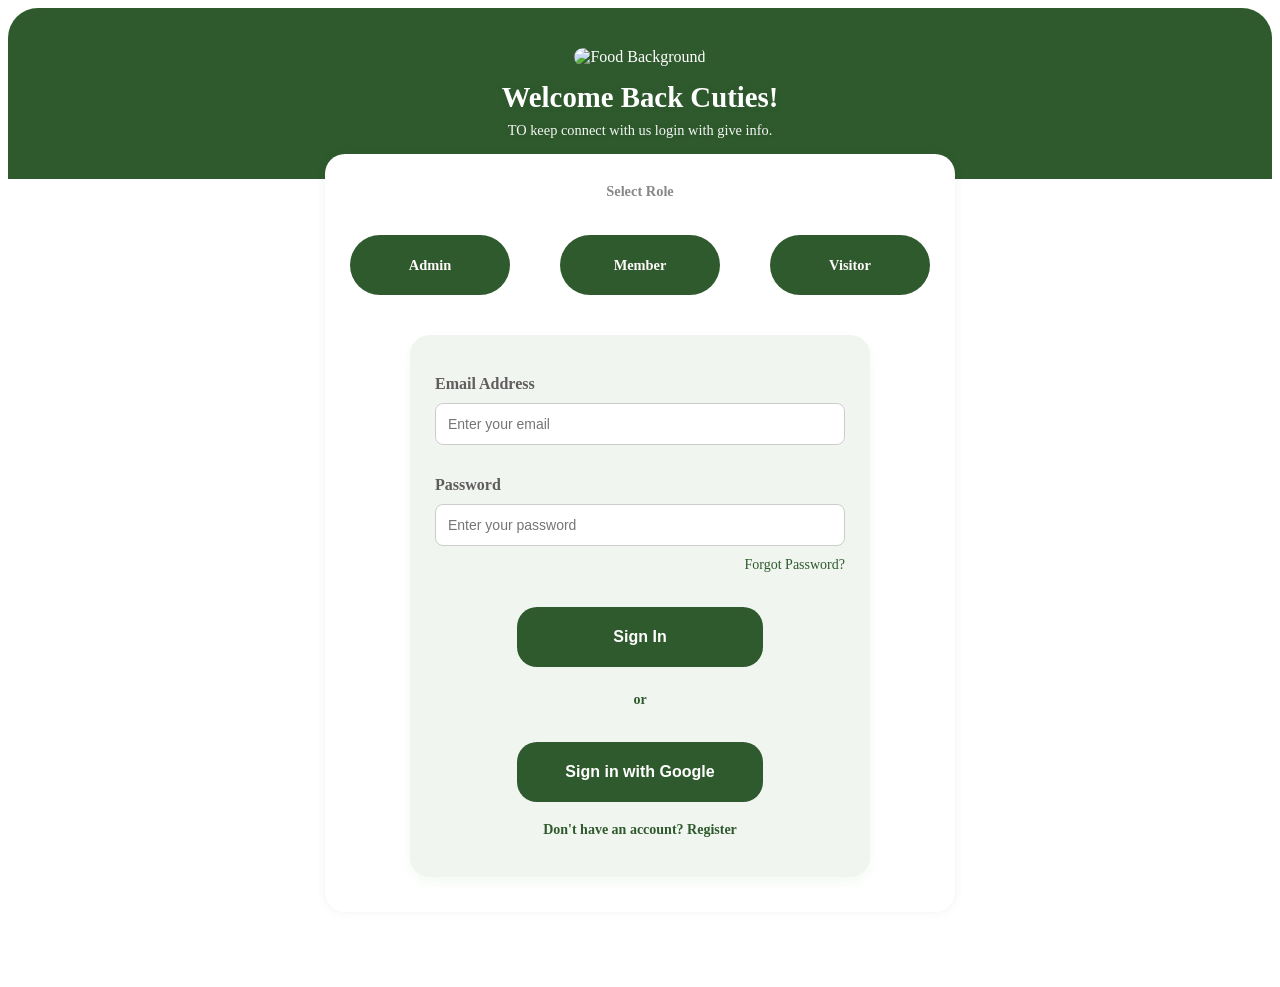
==== food website/login.html @ faecff61 "Added login page" ====
<!DOCTYPE html>
<html lang="en">
<head>
    <meta charset="UTF-8">
    <meta name="viewport" content="width=device-width, initial-scale=1.0">
    <title>Welcome To Darsu food cafe</title>
    <link rel="stylesheet" href="login.css">
</head>
<body>
    <div class=" login">
        <img src="images/WhatsApp Image 2026-06-03 at 18.28.03.jpeg" alt="Food Background" class="login-image">
        <h2>Welcome Back Cuties!</h2> 
        <p>TO keep connect with us login with give info.</p>        
    </div>

<div class="role-section">
    <p class="role-title">Select Role</p>
    
    <div class="role-buttons">
        <button type="button" class="role-btn active">Admin</button>
        <button type="button" class="role-btn">Member</button>
        <button type="button" class="role-btn">Visitor</button>
    </div>
    <form class="login-form">
    <label>Email Address</label>
    <input type="email" placeholder="Enter your email" required>

    <label>Password</label>
    <input type="password" id="password" placeholder="Enter your password" required>

    <p onclick="window.location.href='forgot-password.html'">
    Forgot Password?
</p>
    <button type="Sign In">Sign In</button>
    <h3 class="sanu"> or </h3>
   <button type="button">
    Sign in with Google
</button>
  <h3 class="pukulu" onclick="window.location.href='register.html'">
  Don't have an account? Register
</h3>
</form>
</div>
    
</body>
</html>
---- food website/login.css ----
.login {
  background-color: #2f5a2d; /* Primary green from style.css */
  color: #ffffff;
  text-align: center;
  padding: 40px 20px;
  border-top-left-radius: 30px;
  border-top-right-radius: 30px;
}
.login-image {
  width: 450px;
  height: auto;
  object-fit: cover;
  border-radius: 20px;
  margin-bottom: 15px;
}
.login h2 {
  font-size: 1.8rem;
  margin: 0 0 8px 0;
  font-family: 'Georgia', serif;
  text-shadow: 0 0 5px rgba(47, 90, 45, 0.5);
}
.login p {
  font-size: 0.9rem;
  color: rgba(255, 255, 255, 0.95);
  margin: 0;
  text-shadow: 0 0 5px rgba(47, 90, 45, 0.3);
}
.login h2,
.login p {
  cursor: pointer;
  transition: all 0.3s ease;
}
.login h2:hover,
.login p:hover {
  color: #a8d5a8;
  text-shadow: 0 0 8px rgba(168, 213, 168, 0.6);
}

.role-section {
    width: 600px;
    margin: 25px auto;
    padding: 15px;
    background: white;
    border-radius: 20px;
    box-shadow: 0 0 10px rgba(47, 90, 45, 0.08);
    text-align: center;
    position: relative;
    top: -50px;
}

.role-title {
    font-size: 0.9rem;
    color: #888888;
    margin-bottom: 15px;
    font-weight: bold;

}

.role-buttons {
    display: flex;
    justify-content: space-between;
    gap: 50px;
    padding: 0 10px;
}
.role-btn {
    flex: 1;
    background-color: #2f5a2d;
    color: #fffafa;
    border: none;
    padding: 12px 0;
    border-radius: 30px;
    font-size: 0.9rem;
    font-weight: bold;
    cursor: pointer;
    transition: all 0.2s ease;
    font-family: 'times new roman', sans-serif;

}
.role-btn {
    transition: all 0.2s ease;
}
/* Hover effect */
.role-btn:hover {
    background-color: #a8d5a8;
    transform: translateY(-2px);
    box-shadow: 0 5px 12px rgba(0,0,0,0.08);
}
/* Click (active) effect */
.role-btn:active {
    transform: scale(0.98);
}

.login-form {
  width: 410px;
    margin: 40px auto 20px auto;
  padding: 25px;
  background: #f0f5f0;
  border-radius: 20px;
  box-shadow: 0 5px 12px rgba(47, 162, 57, 0.06);
}

.login-form label {
  display: block;
  margin-bottom: 10px;
  font-weight: bold;
  text-align: left;
  color: #5f5d5d;
  margin-top: 15px;
}

.login-form input {
  width: 100%;
  padding: 12px;
  margin-bottom: 16px;
  border: 1px solid #ccc;
  border-radius: 8px;
  font-size: 14px;
  box-sizing: border-box;
  transition: all 0.3s ease;
}
.login-form input:focus {
  outline: none;
  border-color: #2f5a2d;
  box-shadow: 0 0 10px rgba(47, 90, 45, 0.12);
}

.login-form p {
  text-align: right;
  color: #2f5a2d;
  cursor: pointer;
  font-size: 14px;
  margin-top: -5px;
  transition: color 0.3s ease;

}
.login-form p:hover {
  text-decoration: underline;
  color: #1a3d1f;
}

button {
  width: 60%;
  padding: 12px;
  background-color: #2f5a2d;
  color: white;
  border: none;
  border-radius: 20px;
  font-size: 16px;
  font-weight: bold;
  cursor: pointer;
  transition: all 0.4s ease;
  margin-top: 20px;
  height: 60px;
}

/* Hover effect */
button:hover {
  background-color: #1a3d1f;
  transform: translateY(-2px);
  box-shadow: 0 6px 12px rgba(0, 0, 0, 0.06);
}
/* Click effect */
button:active {
  transform: scale(0.98);
}
.sanu {
  width: 100%;
  text-align: center;
  color: #2f5a2d;
  font-size: 14px;
  font-weight: bold;
  margin-top: 25px
}
.pukulu {
  text-align: center;
  color: #2f5a2d;
  cursor: pointer;
  font-size: 14px;
  margin-top: 20px;
  transition: color 0.3s ease;
}
.pukulu:hover {
  text-decoration: underline;
  color: #1a3d1f;
}
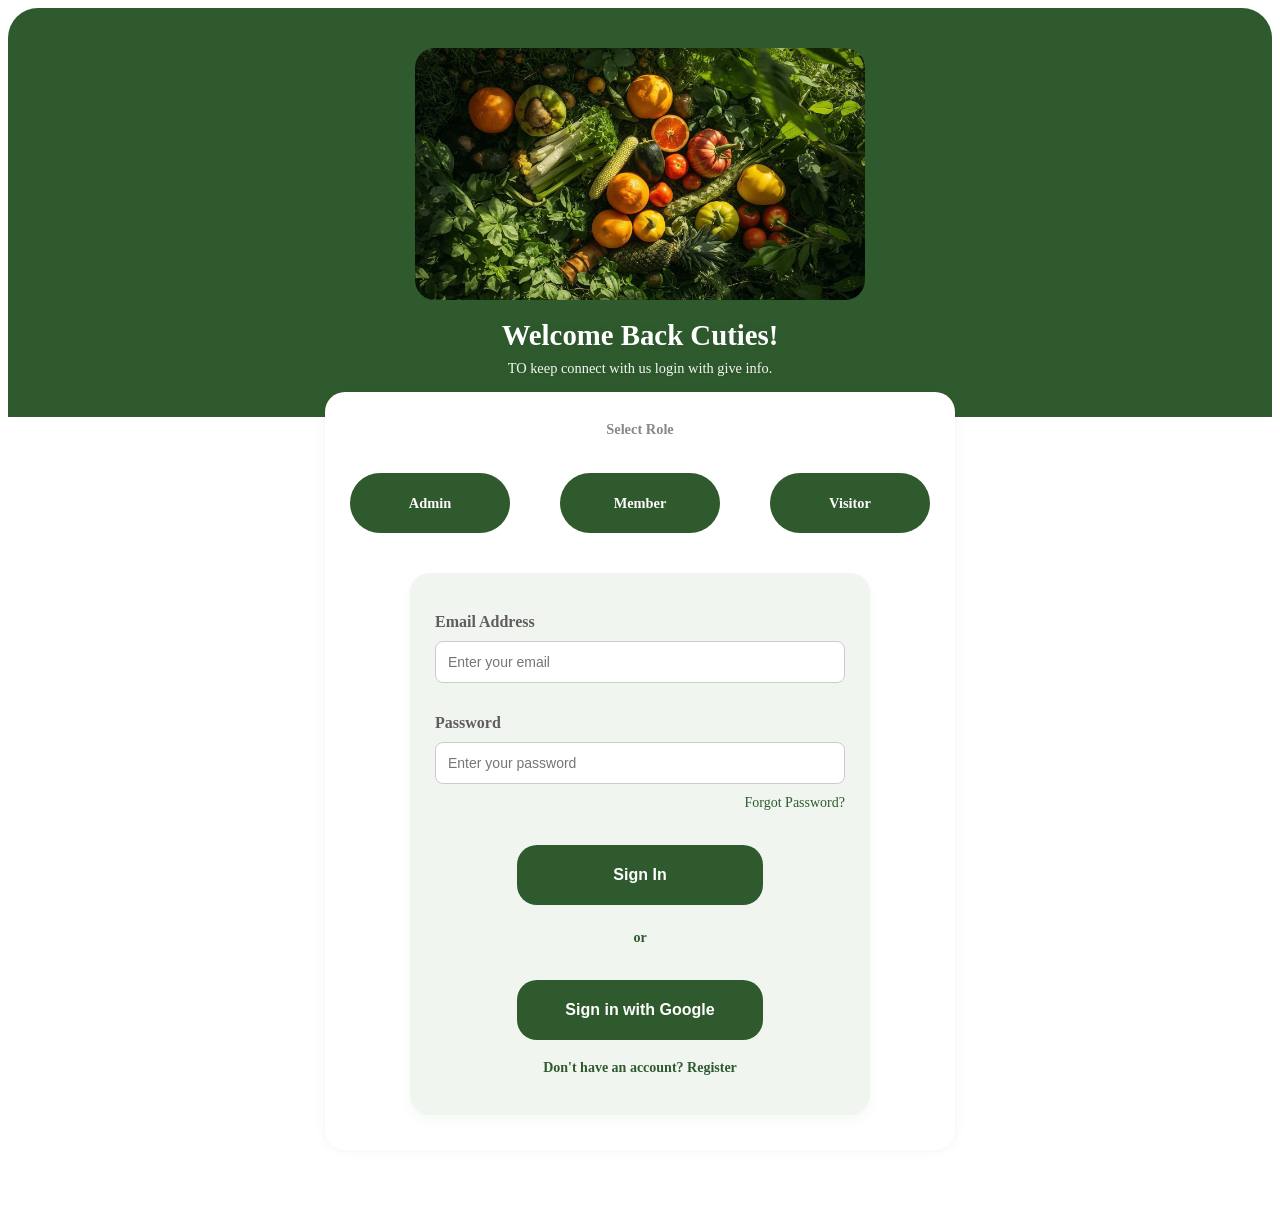
==== commit c18e1461: "update food website files" ====
--- a/food website/login.html
+++ b/food website/login.html
@@ -8,7 +8,7 @@
 </head>
 <body>
     <div class=" login">
-        <img src="images/WhatsApp Image 2026-06-03 at 18.28.03.jpeg" alt="Food Background" class="login-image">
+        <img src="healty food.jpeg" alt="Food Background" class="login-image">
         <h2>Welcome Back Cuties!</h2> 
         <p>TO keep connect with us login with give info.</p>        
     </div>
